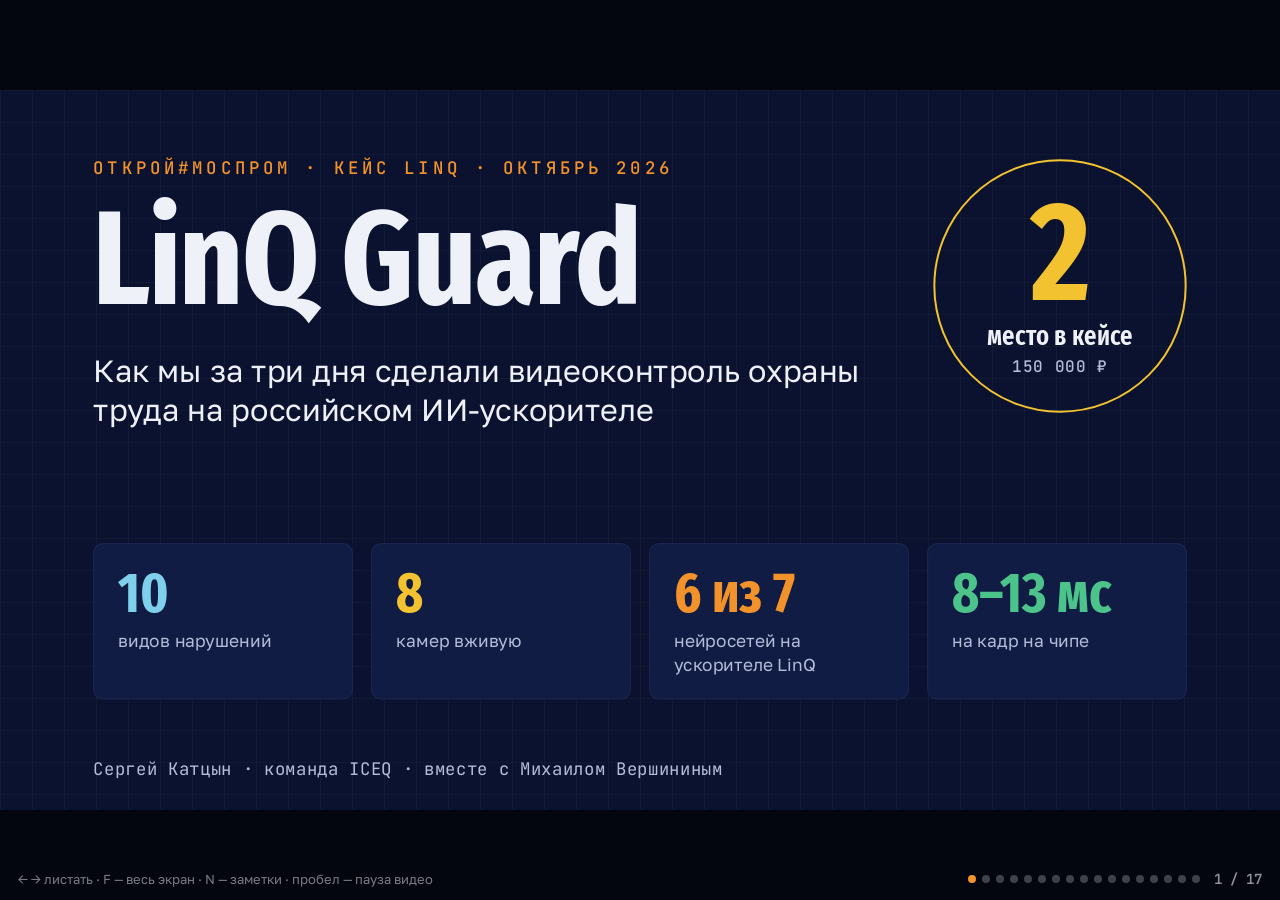
==== talk/index.html @ bd250de8 "Доклад о хакатоне: презентация на 20 минут" ====
<!doctype html>
<html lang="ru">
<head>
<meta charset="utf-8">
<meta name="viewport" content="width=device-width, initial-scale=1">
<title>LinQ Guard · как мы взяли 2 место</title>
<style>
@font-face { font-family: Fira; src: url(fonts/FiraSansExtraCondensed-Bold.ttf); font-weight: 700; }
@font-face { font-family: Fira; src: url(fonts/FiraSansExtraCondensed-SemiBold.ttf); font-weight: 600; }
@font-face { font-family: Golos; src: url(fonts/GolosText-VF.ttf); font-weight: 400 900; }
@font-face { font-family: JB; src: url(fonts/JetBrainsMono-VF.ttf); font-weight: 100 800; }
:root {
  --bg: #0b122f; --bg2: #101c43; --line: #26335f; --fg: #eef1f8; --dim: #b3bcd8; --mute: #7d88ad;
  --or: #f2922b; --ye: #f2c230; --cy: #7fd0ea; --re: #ef5a4c; --gr: #4cc38a;
  --paper: #efe8d6; --paper2: #f6f1e4; --ink: #141a2c; --ink2: #4a4f61; --rule: #d8ccb2;
}
* { box-sizing: border-box; margin: 0; padding: 0; }
html, body { height: 100%; background: #04060f; overflow: hidden; color: var(--fg); }
#stage { position: absolute; left: 50%; top: 50%; width: 1920px; height: 1080px; transform-origin: 0 0; }
.slide { position: absolute; inset: 0; padding: 104px 140px 96px; display: flex; flex-direction: column;
  background: var(--bg); font: 400 34px/1.42 Golos, system-ui, sans-serif; opacity: 0; visibility: hidden;
  transition: opacity .35s, visibility 0s .35s; overflow: hidden; }
.slide.on { opacity: 1; visibility: visible; transition: opacity .35s; }
.slide.grid { background-image: linear-gradient(rgba(255,255,255,.028) 1px, transparent 1px),
  linear-gradient(90deg, rgba(255,255,255,.028) 1px, transparent 1px); background-size: 48px 48px; }
.slide.paper { background: var(--paper); color: var(--ink); }
.eyebrow { font: 500 26px/1 JB, monospace; letter-spacing: .2em; text-transform: uppercase; color: var(--or); margin-bottom: 26px; }
.paper .eyebrow { color: #b35c12; }
h1, h2 { font-family: Fira; font-weight: 700; letter-spacing: -.01em; line-height: .98; }
h1 { font-size: 200px; }
h2 { font-size: 96px; margin-bottom: 52px; }
.dim { color: var(--dim); } .paper .dim { color: var(--ink2); }
.mono { font-family: JB, monospace; }
.foot { position: absolute; left: 140px; right: 140px; bottom: 44px; font: 400 22px/1.3 JB, monospace; color: var(--mute); }
.paper .foot { color: #8a8270; }
.row { display: flex; gap: 40px; }
.col { flex: 1; min-width: 0; }
.card { background: var(--bg2); border: 1px solid var(--line); border-radius: 14px; padding: 34px 36px; }
.paper .card { background: var(--paper2); border-color: var(--rule); }
.k { font-family: Fira; font-weight: 700; line-height: .95; }
.lbl { font-size: 28px; line-height: 1.35; color: var(--dim); margin-top: 14px; }
.paper .lbl { color: var(--ink2); }
ul.clean { list-style: none; }
ul.clean li { padding: 16px 0 16px 34px; position: relative; border-bottom: 1px solid var(--line); }
.paper ul.clean li { border-color: var(--rule); }
ul.clean li::before { content: ""; position: absolute; left: 0; top: 33px; width: 12px; height: 12px; border-radius: 3px; background: var(--or); }
.vid { position: relative; background: #000; border-radius: 12px; overflow: hidden; box-shadow: 0 30px 80px rgba(0,0,0,.45); }
.vid video { display: block; width: 100%; height: 100%; object-fit: contain; cursor: pointer; }
.vbar { position: absolute; left: 0; right: 0; bottom: 0; height: 5px; background: rgba(255,255,255,.1); }
.vbar i { display: block; height: 100%; width: 0; background: var(--or); }
.tag { display: inline-block; font: 600 22px/1 JB, monospace; letter-spacing: .08em; padding: 10px 14px; border-radius: 8px; }

/* титул */
.title-badge { position: absolute; right: 140px; top: 104px; width: 380px; height: 380px; border-radius: 50%;
  border: 3px solid var(--ye); display: flex; flex-direction: column; align-items: center; justify-content: center; text-align: center; }
.title-badge b { font: 700 210px/.8 Fira; color: var(--ye); }
.title-badge span { font: 600 40px/1.1 Fira; color: var(--fg); margin-top: 18px; }
.title-badge small { font: 500 24px/1 JB, monospace; color: var(--dim); margin-top: 12px; letter-spacing: .08em; }

/* слайд-идея */
.motto div { font: 700 210px/1 Fira; letter-spacing: -.015em; }

/* схема */
.flow { position: relative; height: 640px; }
.node { position: absolute; width: 360px; height: 230px; border-radius: 16px; background: var(--bg2); border: 2px solid var(--line); padding: 26px 28px; }
.node .n { font: 600 22px/1 JB, monospace; color: var(--or); letter-spacing: .1em; }
.node h4 { font: 700 46px/1 Fira; margin: 14px 0 12px; }
.node p { font-size: 25px; line-height: 1.32; color: var(--dim); }
.node.hot { border-color: var(--or); background: #2a1e18; }
.node.out { border-color: var(--gr); }
svg.wires { position: absolute; inset: 0; width: 100%; height: 100%; overflow: visible; }

/* таблица моделей */
table.models { width: 100%; border-collapse: collapse; font-size: 30px; }
table.models td { padding: 15px 18px 15px 0; border-bottom: 1px solid var(--rule); vertical-align: top; }
table.models td:first-child { font: 700 36px/1.1 Fira; white-space: nowrap; width: 300px; }
table.models td:last-child { text-align: right; white-space: nowrap; font: 600 24px/1.4 JB, monospace; }
.tpu { color: #b35c12; } .cpu { color: #b0322a; }

/* шаги */
.steps { display: flex; gap: 22px; }
.step { flex: 1; border-top: 4px solid var(--or); padding-top: 22px; }
.step b { display: block; font: 600 24px/1 JB, monospace; color: var(--or); margin-bottom: 14px; }
.step p { font-size: 33px; line-height: 1.3; }

/* бар узкого места */
.bar { height: 92px; border-radius: 12px; overflow: hidden; display: flex; font: 600 26px/92px JB, monospace; }
.bar .a { background: var(--or); color: #1a0e04; padding: 0 14px; white-space: nowrap; }
.bar .b { flex: 1; background: #283463; color: var(--dim); padding-left: 26px; }

/* таймлайн */
.tl { display: flex; gap: 30px; margin-top: 40px; }
.tl .d { flex: 1; border-top: 4px solid #c9b994; padding-top: 22px; position: relative; }
.tl .d::before { content: ""; position: absolute; top: -14px; left: 0; width: 22px; height: 22px; border-radius: 50%; background: #b35c12; }
.tl .d h5 { font: 700 54px/1 Fira; margin-bottom: 10px; }
.tl .d .t { font: 600 22px/1 JB, monospace; color: #8a6a3a; margin-bottom: 18px; letter-spacing: .06em; }
.tl .d p { font-size: 31px; line-height: 1.34; color: var(--ink2); margin-bottom: 16px; }
.tl .d p b { color: var(--ink); }

/* карточки причин */
.reasons { display: grid; grid-template-columns: repeat(3, 1fr); gap: 26px; }
.reasons .card h4 { font: 700 44px/1 Fira; margin-bottom: 14px; }
.reasons .card p { font-size: 27px; line-height: 1.34; color: var(--dim); }
.quote { border-left: 6px solid var(--ye); padding: 8px 0 8px 32px; font-size: 32px; line-height: 1.4; }
.quote small { display: block; font: 500 22px/1.3 JB, monospace; color: var(--mute); margin-top: 12px; }

/* интерфейс плеера */
#hud { position: fixed; right: 18px; bottom: 14px; display: flex; gap: 6px; align-items: center; transition: opacity .4s; z-index: 5; }
#hud span { width: 8px; height: 8px; border-radius: 50%; background: rgba(238,241,248,.25); cursor: pointer; }
#hud span.on { background: var(--or); }
#hud b { font: 600 14px/1 JB, monospace; color: rgba(238,241,248,.6); margin-left: 8px; }
#help { position: fixed; left: 18px; bottom: 14px; font: 13px/1 Golos, sans-serif; color: rgba(238,241,248,.5); transition: opacity .4s; z-index: 5; }
body.idle { cursor: none; } body.idle #hud, body.idle #help { opacity: 0; }
#notes { position: fixed; left: 0; right: 0; bottom: 0; max-height: 36vh; overflow: auto; padding: 18px 24px 42px; z-index: 6;
  background: rgba(4,6,15,.95); border-top: 1px solid rgba(255,255,255,.12); font: 19px/1.5 Golos, sans-serif; color: #eef1f8;
  transform: translateY(100%); transition: transform .25s; }
body.notes #notes { transform: none; }
#notes h6 { font: 600 12px/1 JB, monospace; letter-spacing: .14em; text-transform: uppercase; color: var(--or); margin-bottom: 8px; }
</style>
</head>
<body>
<div id="stage">

<!-- 1. Титул -->
<section class="slide grid" data-notes="Привет! Я Сергей, команда ICEQ. Расскажу, как мы с Михаилом Вершининым за три дня сделали LinQ Guard — систему видеоконтроля охраны труда на российском ИИ-ускорителе — и взяли 2 место в кейсе LinQ на хакатоне «Открой#Моспром». Будет про задачу, архитектуру, перенос нейросетей на чип и про то, что, как мне кажется, решило исход.">
  <div class="eyebrow">Открой#Моспром · кейс LinQ · октябрь 2026</div>
  <h1>LinQ Guard</h1>
  <p style="font-size:46px;line-height:1.25;max-width:1150px;margin-top:40px">Как мы за три дня сделали видеоконтроль охраны труда на российском ИИ-ускорителе</p>
  <div class="title-badge"><b>2</b><span>место в кейсе</span><small>150 000 ₽</small></div>
  <div class="row" style="gap:28px;margin-top:auto;margin-bottom:70px">
    <div class="card col"><div class="k" style="font-size:84px;color:var(--cy)">10</div><div class="lbl" style="font-size:26px">видов нарушений</div></div>
    <div class="card col"><div class="k" style="font-size:84px;color:var(--ye)">8</div><div class="lbl" style="font-size:26px">камер вживую</div></div>
    <div class="card col"><div class="k" style="font-size:84px;color:var(--or)">6 из 7</div><div class="lbl" style="font-size:26px">нейросетей на ускорителе LinQ</div></div>
    <div class="card col"><div class="k" style="font-size:84px;color:var(--gr)">8–13 мс</div><div class="lbl" style="font-size:26px">на кадр на чипе</div></div>
  </div>
  <div class="foot" style="color:var(--dim);font-size:26px">Сергей Катцын · команда ICEQ · вместе с Михаилом Вершининым</div>
</section>

<!-- 2. Хакатон -->
<section class="slide grid" data-notes="Открой#Моспром — молодёжный хакатон с кейсами от компаний-постановщиков. Формат жёсткий: три дня, три чек-поинта с экспертами, где смотрят прогресс и дают обратную связь, и финальная защита всего на три минуты. К 10 утра последнего дня нужно было сдать код, README, тизер и презентацию.">
  <div class="eyebrow">01 · Хакатон</div>
  <h2>Открой#Моспром</h2>
  <div class="row" style="gap:28px;margin-top:30px">
    <div class="card col" style="min-height:420px"><div class="k" style="font-size:190px;color:var(--ye)">3</div><div class="lbl">дня, 23–25 октября</div></div>
    <div class="card col" style="min-height:420px"><div class="k" style="font-size:190px;color:var(--cy)">3</div><div class="lbl">чек-поинта с экспертами и обратной связью</div></div>
    <div class="card col" style="min-height:420px"><div class="k" style="font-size:190px;color:var(--or)">3</div><div class="lbl">минуты на финальную защиту</div></div>
    <div class="card col" style="min-height:420px"><div class="k" style="font-size:150px;color:var(--gr);margin-top:24px">10:00</div><div class="lbl">дедлайн: код, README, тизер, презентация</div></div>
  </div>
  <p class="dim" style="margin-top:70px;font-size:38px">Молодёжный хакатон с реальными кейсами от компаний. Мы выбрали кейс LinQ, российского разработчика ИИ-ускорителей.</p>
</section>

<!-- 3. Кейс -->
<section class="slide paper" data-notes="Задача кейса: веб-сервис, который по видео с камер находит нарушения техники безопасности. Ключевое условие — инференс обязательно на ускорителе LinQ, с замерами скорости. Отдельно перечислены обязательные требования и желательные. Обратите внимание на «одно нарушение — одно оповещение»: это важно, иначе начальник смены утонет в спаме.">
  <div class="eyebrow">02 · Кейс LinQ</div>
  <h2>Задача</h2>
  <p class="quote" style="border-color:#b35c12;font-size:38px;margin-bottom:52px">Сервис, который по видео с камер находит нарушения техники безопасности.<br><b>Инференс — обязательно на российском ускорителе LinQ, с замерами скорости.</b></p>
  <div class="row" style="gap:60px">
    <div class="col">
      <div class="mono" style="font-size:24px;color:#b35c12;margin-bottom:8px;letter-spacing:.1em">ОБЯЗАТЕЛЬНО</div>
      <ul class="clean" style="font-size:30px">
        <li>видеопотоки с камер или наборы снимков</li>
        <li>распознавание нарушений нейросетями</li>
        <li>оповещение с кадром, камерой и временем</li>
        <li>одно нарушение — одно оповещение</li>
        <li>журнал событий с фильтрами</li>
      </ul>
    </div>
    <div class="col">
      <div class="mono" style="font-size:24px;color:#b35c12;margin-bottom:8px;letter-spacing:.1em">ЖЕЛАТЕЛЬНО</div>
      <ul class="clean" style="font-size:30px">
        <li>зоны и правила под каждую камеру</li>
        <li>дашборд со статистикой</li>
        <li>подтверждение и отклонение оператором</li>
        <li>несколько потоков одновременно</li>
      </ul>
    </div>
  </div>
</section>

<!-- 4. Проблема -->
<section class="slide grid" data-notes="Почему это важно. По данным Минтруда, 65% несчастных случаев на производстве связаны с человеческим фактором: без каски, без жилета, с телефоном, слишком близко к технике. Камеры при этом уже висят почти везде, но работают как архив: запись поднимают после травмы. Оператор физически не уследит за десятками экранов.">
  <div class="eyebrow">03 · Проблема</div>
  <div class="row" style="align-items:center;gap:90px;margin-top:30px">
    <div style="flex:0 0 720px">
      <div class="k" style="font-size:330px;color:var(--ye)">65%</div>
      <p style="font-size:40px;line-height:1.25;margin-top:10px">несчастных случаев на производстве связаны с человеческим фактором</p>
      <p class="mono" style="font-size:22px;color:var(--mute);margin-top:18px">Минтруд России, 2024</p>
    </div>
    <div class="col">
      <ul class="clean" style="font-size:36px">
        <li>Камеры висят почти в каждом цехе, но запись смотрят после травмы</li>
        <li>Оператор не уследит за десятками экранов</li>
        <li>Обход инженера по охране труда выборочный</li>
        <li>Нет статистики, где и когда нарушают чаще</li>
      </ul>
    </div>
  </div>
</section>

<!-- 5. Идея -->
<section class="slide grid" data-notes="Главная мысль, которую мы держали весь хакатон: ценность не в том, чтобы нейросеть нашла каску. Ценность в том, что нарушение устранили. Поэтому система не просто детектирует, а ведёт нарушение до конца: тревога ответственному, срок, отметка «Устранено» с отчётом и эскалация руководителю, если не успели. Эксперты на втором чек-поинте сказали то же самое: промбез — это онлайн и быстрая реакция.">
  <div class="eyebrow">04 · Идея</div>
  <div class="motto" style="margin-top:20px">
    <div style="color:var(--cy)">Увидели.</div>
    <div style="color:var(--ye)">Сообщили.</div>
    <div style="color:var(--gr)">Устранили в срок.</div>
  </div>
  <p class="dim" style="font-size:36px;margin-top:46px;max-width:1500px">Ценность не в детекции, а в том, что нарушение устранили: у каждой тревоги есть ответственный, срок и отчёт.</p>
</section>

<!-- 6. Фильм -->
<section class="slide grid" style="padding-top:80px" data-notes="Вот как это выглядит за смену. Это фильм, который мы показывали на защите. Камеры, модель видит каждого человека — это скелеты — и предметы с уверенностью. Нарушение подтверждается во времени, и только тогда уходит тревога начальнику смены в Telegram. Все рамки и тревоги — настоящие срабатывания системы. (Пробел — пауза)">
  <div class="eyebrow">05 · Как это выглядит</div>
  <h2 style="font-size:76px;margin-bottom:32px">Смена: 10 видов нарушений, 10 тревог</h2>
  <div class="vid" style="width:1400px;height:788px;align-self:center"><video src="../v/film.mp4" poster="../s/poster3.jpg" preload="metadata" playsinline></video><div class="vbar"><i></i></div></div>
</section>

<!-- 7. Схема -->
<section class="slide grid" data-notes="Архитектура — путь одного кадра. Кадр с камеры или из файла уменьшаем до 640 на 640. Тяжёлая часть нейросетей, свёртки, считается на ускорителе LinQ в INT8: кадр уходит через очередь RabbitMQ на воркеры с чипами. На процессоре остаётся только хвост — декодирование рамок и подавление дублей. Дальше трекер понимает, что это тот же человек, что кадр назад, правила решают, нарушение ли это, и подтверждают его во времени. Одно нарушение — одно событие: в журнал с кадром и роликом, критичное — сразу начальнику смены в Telegram.">
  <div class="eyebrow">06 · Архитектура</div>
  <h2 style="margin-bottom:40px">Путь одного кадра</h2>
  <div class="flow">
    <svg class="wires" viewBox="0 0 1640 640" preserveAspectRatio="none">
      <g stroke="#3a4a85" stroke-width="4" fill="none" stroke-linecap="round">
        <path d="M360 115 H427"/><path d="M787 115 H853"/><path d="M1213 115 H1280"/>
        <path d="M1460 230 V295 H180 V360"/>
        <path d="M360 475 H427"/><path d="M787 475 H853"/><path d="M1213 475 H1280"/>
      </g>
      <g fill="#f2922b"><circle cx="427" cy="115" r="7"/><circle cx="853" cy="115" r="7"/><circle cx="1280" cy="115" r="7"/>
        <circle cx="180" cy="360" r="7"/><circle cx="427" cy="475" r="7"/><circle cx="853" cy="475" r="7"/><circle cx="1280" cy="475" r="7"/></g>
    </svg>
    <div class="node" style="left:0;top:0"><div class="n">01</div><h4>Камера</h4><p>IP-камера или видеофайл, 5 кадров в секунду</p></div>
    <div class="node" style="left:427px;top:0"><div class="n">02</div><h4>Подготовка</h4><p>кадр 640×640 на CPU</p></div>
    <div class="node hot" style="left:853px;top:0"><div class="n">03</div><h4>LinQ TPU</h4><p>свёртки в INT8, через RabbitMQ на 16 воркеров</p></div>
    <div class="node" style="left:1280px;top:0"><div class="n">04</div><h4>Хвост на CPU</h4><p>рамки и подавление дублей</p></div>
    <div class="node" style="left:0;top:360px"><div class="n">05</div><h4>Трекер</h4><p>тот же человек, что кадр назад</p></div>
    <div class="node" style="left:427px;top:360px"><div class="n">06</div><h4>Правила</h4><p>10 видов нарушений, подтверждение во времени</p></div>
    <div class="node" style="left:853px;top:360px"><div class="n">07</div><h4>Событие</h4><p>одно нарушение — одна тревога, кадр и ролик ±4 с</p></div>
    <div class="node out" style="left:1280px;top:360px"><div class="n">08</div><h4>Люди</h4><p>Telegram-бот, мини-апп, дашборд, журнал</p></div>
  </div>
</section>

<!-- 8. Модели -->
<section class="slide paper" data-notes="Под капотом семь нейросетей. Поза человека с 17 точками скелета — из неё считаем падение, неподвижное лежание, бег и дистанцию до техники. Своя модель касок, жилеты, погрузчики, огонь и дым с проверкой цвета пламени, сигарета, телефон. Важно: нейросеть только находит объекты, а нарушение решают правила. Поэтому новый вид нарушения добавляется новым правилом без переделки системы — это было прямо в требованиях кейса.">
  <div class="eyebrow">07 · Нейросети</div>
  <h2 style="margin-bottom:34px">7 нейросетей и 10 правил поверх них</h2>
  <div class="row" style="gap:60px">
    <div style="flex:0 0 1180px">
      <table class="models">
        <tr><td>YOLOv8n-pose</td><td>человек и 17 точек скелета: падение, лежит, бег, дистанция</td><td class="tpu">TPU</td></tr>
        <tr><td>YOLOv8s, своя</td><td>каска и голова без каски</td><td class="cpu">CPU · FP32</td></tr>
        <tr><td>YOLOv8</td><td>сигнальный жилет</td><td class="tpu">TPU</td></tr>
        <tr><td>YOLOv8</td><td>погрузчик</td><td class="tpu">TPU</td></tr>
        <tr><td>YOLOv8</td><td>огонь и дым, плюс проверка цвета пламени</td><td class="tpu">TPU</td></tr>
        <tr><td>YOLO11</td><td>сигарета у рук или лица</td><td class="tpu">TPU</td></tr>
        <tr><td>YOLOv8s</td><td>телефон в руках</td><td class="tpu">TPU</td></tr>
      </table>
    </div>
    <div class="col">
      <div class="card" style="background:#141a2c;color:#eef1f8;border:0">
        <div class="mono" style="font-size:22px;color:var(--ye);letter-spacing:.1em">ПРИНЦИП</div>
        <p style="font-size:34px;line-height:1.3;margin-top:16px">Нейросеть находит объекты. Нарушение решают <b style="color:var(--ye)">правила</b>.</p>
        <p style="font-size:28px;line-height:1.35;margin-top:22px;color:#b3bcd8">Новое нарушение — новое правило, систему переделывать не нужно.</p>
      </div>
    </div>
  </div>
</section>

<!-- 9. Каски -->
<section class="slide grid" data-notes="Отдельная история — каски. Открытая модель с Hugging Face на тестовых снимках находила голову без каски всего в 5% случаев. Мы дообучили свою YOLOv8s на открытом датасете СИЗ на GPU и проверяли на 2751 снимке, которых не было в обучении. Наша находит 85% голов без каски, mAP50 0,93 против 0,29. Это то, что экспертам понравилось больше всего: не взяли готовое, а сделали лучше и доказали цифрами.">
  <div class="eyebrow">08 · Дообучение</div>
  <h2>Открытая модель почти не видела голов без каски</h2>
  <div class="row" style="gap:40px;align-items:stretch">
    <div class="card col" style="padding:46px">
      <div class="mono" style="font-size:24px;color:var(--mute);letter-spacing:.1em">ОТКРЫТАЯ МОДЕЛЬ</div>
      <div class="k" style="font-size:250px;color:var(--re);margin-top:10px">5%</div>
      <div class="lbl" style="font-size:32px">голов без каски находит · mAP50 0,29</div>
    </div>
    <div class="card col" style="padding:46px;border-color:var(--gr)">
      <div class="mono" style="font-size:24px;color:var(--gr);letter-spacing:.1em">НАША YOLOv8s</div>
      <div class="k" style="font-size:250px;color:var(--gr);margin-top:10px">85%</div>
      <div class="lbl" style="font-size:32px">голов без каски находит · mAP50 0,93</div>
    </div>
  </div>
  <div class="foot">Дообучение на GPU на открытом датасете СИЗ (jhboyo/ppe-dataset) · тест на 2751 снимке, которых не было в обучении</div>
</section>

<!-- 10. TPU -->
<section class="slide grid" data-notes="Главное по кейсу — перенос на ускоритель LinQ. Экспортируем модель в ONNX со статичным входом. Режем сеть по последним свёрткам: всё тяжёлое уходит на чип, на процессоре остаётся лёгкий хвост. Квантуем в INT8, причём калибруем не на случайном шуме, как в примере SDK, а на кадрах наших камер. Дообучаем пороги квантования и компилируем самым сильным пресетом O5. Результат: поза на чипе 8,5 миллисекунды, после переноса людей находит так же, как исходная модель, в 98% случаев. А модели одной камеры мы склеили в одну программу ускорителя — кадр едет на чип один раз, это в 1,4–2,6 раза быстрее.">
  <div class="eyebrow">09 · LinQ TPU</div>
  <h2>Как модель попала на чип</h2>
  <div class="steps">
    <div class="step"><b>01</b><p>ONNX со статичным входом 640×640</p></div>
    <div class="step"><b>02</b><p>Срез сети: свёртки на чип, хвост на CPU</p></div>
    <div class="step"><b>03</b><p>Калибровка на кадрах наших камер</p></div>
    <div class="step"><b>04</b><p>INT8 и дообучение порогов квантования</p></div>
    <div class="step"><b>05</b><p>Компиляция пресетом O5</p></div>
  </div>
  <div class="row" style="gap:28px;margin-top:90px">
    <div class="card col" style="padding:44px 40px"><div class="k" style="font-size:140px;color:var(--or)">8,5 мс</div><div class="lbl">поза на чипе, около 117 кадров в секунду</div></div>
    <div class="card col" style="padding:44px 40px"><div class="k" style="font-size:140px;color:var(--cy)">98%</div><div class="lbl">людей находит так же, как исходная модель</div></div>
    <div class="card col" style="padding:44px 40px"><div class="k" style="font-size:140px;color:var(--ye)">×1,4–2,6</div><div class="lbl">модели камеры склеены в одну программу</div></div>
  </div>
</section>

<!-- 11. Узкое место -->
<section class="slide grid" data-notes="Честные замеры. На чипе модель считается за 8,5 миллисекунды, а весь запрос через общий стенд организаторов — около 300. 97% времени уходит на очередь, сеть и сериализацию, а не на чип. На своём сервере с ускорителем это реальное время, около 15 камер на чип. И осознанное решение: модель касок после INT8 находила голову без каски в 1% случаев, поэтому её мы оставили в полной точности на процессоре. Точность для охраны труда важнее скорости, эксперты это прямо подтвердили.">
  <div class="eyebrow">10 · Честные замеры</div>
  <h2>Чип быстрый, тормозит всё вокруг</h2>
  <div class="mono" style="font-size:24px;color:var(--mute);margin-bottom:14px">ОДИН ЗАПРОС ЧЕРЕЗ СТЕНД ОРГАНИЗАТОРОВ ≈ 310 МС</div>
  <div class="bar"><div class="a">чип 8,5 мс</div><div class="b">очередь RabbitMQ, сеть, сериализация, 1,5 ядра CPU на контейнер</div></div>
  <div class="row" style="gap:40px;margin-top:64px">
    <div class="card col"><h4 class="k" style="font-size:52px;margin-bottom:16px">Свой сервер с LinQ</h4><p class="dim" style="font-size:30px">Реальное время, около 15 камер на один чип при 5 кадрах в секунду.</p></div>
    <div class="card col" style="border-color:var(--re)"><h4 class="k" style="font-size:52px;margin-bottom:16px">Каски — в FP32, сознательно</h4><p class="dim" style="font-size:30px">После INT8 «голова без каски» находилась в 1% случаев. Точность важнее скорости.</p></div>
  </div>
</section>

<!-- 12. Бот -->
<section class="slide paper" data-notes="Что получает человек на заводе. Начальнику смены в Telegram приходит тревога: кадр, камера, срок устранения и кнопка видео — ролик плюс-минус четыре секунды для проверки. Он жмёт «Принял», потом «Устранено» с коротким отчётом. Не успел за 30 минут — уведомление получает руководитель. Оператор видит ленту всех камер, рабочий находит себя по фото и видит свои нарушения. (Пробел — пауза)">
  <div class="eyebrow">11 · Для завода</div>
  <h2 style="font-size:84px;margin-bottom:36px">Ни одно нарушение не остаётся без ответа</h2>
  <div class="row" style="gap:44px;align-items:flex-start">
    <div class="vid" style="flex:0 0 1160px;height:653px"><video src="../v/bot.mp4" poster="../s/poster6.jpg" preload="metadata" playsinline></video><div class="vbar"><i></i></div></div>
    <div class="col">
      <ul class="clean" style="font-size:28px;line-height:1.3">
        <li><b>Начальник смены</b><br><span class="dim">тревога с кадром и сроком, «Принял» и «Устранено» с отчётом</span></li>
        <li><b>Руководитель</b><br><span class="dim">что не закрыто за 30 минут, время реакции</span></li>
        <li><b>Оператор</b><br><span class="dim">лента всех камер, передаёт нарушение начальнику</span></li>
        <li><b>Рабочий</b><br><span class="dim">свои нарушения, находит себя по фото</span></li>
      </ul>
    </div>
  </div>
</section>

<!-- 13. Стенд -->
<section class="slide grid" data-notes="Всё это работало не на нашем ноутбуке, а на стенде организаторов, на их ускорителе. Сервис, бот и туннель наружу жили в нашем контейнере JupyterHub с полутора ядрами процессора. В мини-аппе были кнопки с примерами: нажимаешь «огонь», ролик уходит на TPU, и через 10–20 секунд в боте тревога. На защите эксперты могли открыть бота по QR-коду и сами всё потрогать. А чтобы ночью ничего не упало, был сторож, который поднимает упавшее, и внешний монитор, который пишет в Telegram.">
  <div class="eyebrow">12 · Прод на чужом железе</div>
  <div class="row" style="gap:80px;align-items:flex-start">
    <div class="col">
      <h2>Работало на стенде организаторов</h2>
      <ul class="clean" style="font-size:33px">
        <li>Сервис, бот и туннель в нашем контейнере JupyterHub, 1,5 ядра CPU</li>
        <li>Кнопка «огонь» в мини-аппе: ролик уходит на TPU, тревога в боте через 10–20 с</li>
        <li>Все 8 камер цеха вживую с разметкой прямо в Telegram</li>
        <li>Сторож поднимает упавшее, внешний монитор пишет в Telegram</li>
        <li>На защите эксперты сами открывали бота по QR-коду</li>
      </ul>
    </div>
    <div style="flex:0 0 560px;border-radius:44px;border:10px solid #1e2850;overflow:hidden;box-shadow:0 30px 80px rgba(0,0,0,.5);margin-top:10px">
      <img src="img/cams.jpg" alt="Мини-апп: все камеры цеха" style="width:100%;display:block">
    </div>
  </div>
</section>

<!-- 14. Три дня -->
<section class="slide paper" data-notes="Как шли эти три дня. Первый день — разобрались с кейсом, подключились к стенду через VPN, подняли первый прототип прямо на их TPU, с веб-камерой. Утром второго дня второй чек-поинт, и эксперты дали ключевой фидбэк: точность важнее скорости, нужна онлайн-реакция и роли. Весь второй день — интеграция продукта со стендом, бот, склейка моделей, лайв на TPU. Ночью упаковка: README, тизер, презентация, фильм. И утром сдача и защита на три минуты.">
  <div class="eyebrow">13 · Три дня</div>
  <h2>Как это было</h2>
  <div class="tl">
    <div class="d"><h5>23 октября</h5><div class="t">ДЕНЬ 1 · ЧП 1</div><p>Разобрали кейс, подключились к стенду LinQ через VPN</p><p><b>Первый прототип прямо на их TPU</b>, вживую с веб-камеры</p></div>
    <div class="d"><h5>24 октября</h5><div class="t">УТРО · ЧП 2</div><p>Фидбэк экспертов: <b>точность важнее скорости</b>, нужны онлайн-реакция и роли</p><p>Интеграция продукта со стендом</p></div>
    <div class="d"><h5>24 октября</h5><div class="t">ДЕНЬ · ЧП 3</div><p>Telegram-бот и мини-апп, склейка моделей, <b>лайв на TPU</b></p><p>Сервис переехал на стенд организаторов</p></div>
    <div class="d"><h5>Ночь</h5><div class="t">УПАКОВКА</div><p>README, тизер, презентация, <b>фильм «Смена»</b></p><p>Сторож и мониторинг, чтобы стенд не уснул</p></div>
    <div class="d"><h5>25 октября</h5><div class="t">СДАЧА · ЗАЩИТА</div><p>Сдали в 10:00, в 12:00 защита на <b>3 минуты</b></p><p>Итог: <b>2 место</b> в кейсе</p></div>
  </div>
</section>

<!-- 15. Почему 2 место -->
<section class="slide grid" data-notes="Почему нас заметили. Первое — подача: вместо скриншотов фильм на минуту, где всё видно, и QR-код бота прямо на обложке, эксперты могли сами потрогать продукт. Второе — мы продавали не детекцию, а устранение, трекер так и написал в отзыве. Третье — дообученная модель касок с цифрами. Четвёртое — всё реально работало на их ускорителе, с честными замерами. И пятое — мы работали от фидбэка: что эксперты сказали на чек-поинте, к вечеру было в продукте.">
  <div class="eyebrow">14 · Что сработало</div>
  <h2 style="margin-bottom:40px">Почему нас заметили</h2>
  <div class="reasons">
    <div class="card"><h4 style="color:var(--ye)">Подача</h4><p>Фильм на минуту вместо скриншотов, QR бота на обложке</p></div>
    <div class="card"><h4 style="color:var(--gr)">Польза, а не детекция</h4><p>Срок, ответственный и отчёт об устранении</p></div>
    <div class="card"><h4 style="color:var(--cy)">Своя модель</h4><p>Каски: 85% против 5% у открытой, с честным тестом</p></div>
    <div class="card"><h4 style="color:var(--or)">Работает на их чипе</h4><p>6 моделей из 7 на TPU, замеры без приукрашивания</p></div>
    <div class="card"><h4 style="color:var(--re)">Работали от фидбэка</h4><p>Что сказали на чек-поинте, к вечеру было в продукте</p></div>
    <div class="card" style="background:transparent;border-style:dashed"><p class="quote" style="font-size:27px;color:var(--fg)">«Сфокусировали команду на предотвращении событий, а не их детекции. Готова интеграция с ТПУ, что очень важно»<small>трекер, отзыв на чек-поинте</small></p></div>
  </div>
</section>

<!-- 16. Выводы -->
<section class="slide paper" data-notes="Что бы мы сделали иначе. Не успели проверить на настоящих IP-камерах, нет межкамерного трекинга, каски так и не удалось квантовать без потерь, а у падений полнота всего 40% — мы сознательно держали упор на точность. Что забираем с собой: начинать с пользы для заказчика, а не с модели. Показывать работающее, а не слайды. Честные цифры и оговорки вызывают больше доверия, чем красивые. И фидбэк экспертов на чек-поинтах — это бесплатный консалтинг, его надо использовать по максимуму.">
  <div class="eyebrow">15 · Выводы</div>
  <h2>Что забираем с собой</h2>
  <div class="row" style="gap:60px">
    <div class="col">
      <div class="mono" style="font-size:24px;color:#b0322a;margin-bottom:8px;letter-spacing:.1em">НЕ УСПЕЛИ</div>
      <ul class="clean" style="font-size:31px">
        <li>проверить на настоящих IP-камерах</li>
        <li>межкамерный трекинг людей</li>
        <li>каски в INT8 без потери точности</li>
        <li>поднять полноту на падениях выше 40%</li>
      </ul>
    </div>
    <div class="col">
      <div class="mono" style="font-size:24px;color:#2c7a50;margin-bottom:8px;letter-spacing:.1em">ВЫВОДЫ</div>
      <ul class="clean" style="font-size:31px">
        <li>начинать с пользы для заказчика, а не с модели</li>
        <li>показывать работающее, а не слайды</li>
        <li>честные цифры вызывают больше доверия, чем красивые</li>
        <li>фидбэк на чек-поинтах — бесплатный консалтинг</li>
      </ul>
    </div>
  </div>
</section>

<!-- 17. Итог -->
<section class="slide grid" data-notes="Итог: 2 место в кейсе LinQ и 150 тысяч рублей. Код, модели, программы для ускорителя и все видео лежат в открытом репозитории, QR-код на экране. Спасибо, буду рад вопросам.">
  <div class="row" style="align-items:center;gap:80px;height:100%">
    <div class="col">
      <div class="eyebrow">Итог</div>
      <div class="k" style="font-size:250px;color:var(--ye)">2 место</div>
      <div class="k" style="font-size:110px;margin-top:16px">150 000 ₽</div>
      <p class="dim" style="font-size:36px;margin-top:40px">Код, модели, программы для LinQ и видео — в открытом репозитории</p>
      <p class="mono" style="font-size:26px;color:var(--cy);margin-top:18px">github.com/PhantomDev2059/mosProm</p>
      <p style="font:700 80px/1 Fira;margin-top:70px">Спасибо! Вопросы?</p>
    </div>
    <img src="img/qr_card.jpg" alt="QR-код на репозиторий" style="flex:0 0 520px;width:520px;border-radius:18px">
  </div>
</section>

</div>
<div id="hud"></div>
<div id="help">← → листать · F — весь экран · N — заметки · пробел — пауза видео</div>
<div id="notes"><h6>Заметки · слайд <span id="nn"></span></h6><p id="nt"></p></div>
<script>
(() => {
  const stage = document.getElementById('stage');
  const slides = Array.from(document.querySelectorAll('.slide'));
  const hud = document.getElementById('hud');
  let cur = -1;
  function fit() {
    const s = Math.min(innerWidth / 1920, innerHeight / 1080);
    stage.style.transform = `scale(${s}) translate(-50%, -50%)`;
    stage.style.transformOrigin = '0 0';
    stage.style.left = '50%'; stage.style.top = '50%';
    stage.style.transform = `translate(-50%, -50%) scale(${s})`;
    stage.style.transformOrigin = 'center center';
  }
  addEventListener('resize', fit); fit();
  slides.forEach((_, i) => { const d = document.createElement('span'); d.onclick = (e) => { e.stopPropagation(); go(i); }; hud.appendChild(d); });
  const count = document.createElement('b'); hud.appendChild(count);
  const dots = Array.from(hud.querySelectorAll('span'));
  const vid = () => slides[cur].querySelector('video');
  function play(v) { v.currentTime = 0; v.muted = false; v.play().catch(() => { v.muted = true; v.play().catch(() => {}); }); }
  function warm(i) { const v = slides[i] && slides[i].querySelector('video'); if (v && v.preload !== 'auto') { v.preload = 'auto'; v.load(); } }
  function go(i) {
    i = Math.max(0, Math.min(slides.length - 1, i));
    if (i === cur) return;
    if (cur >= 0) { slides[cur].classList.remove('on'); const v = vid(); if (v) v.pause(); }
    cur = i; slides[cur].classList.add('on');
    const v = vid(); if (v) play(v);
    warm(cur + 1); warm(cur - 1);
    dots.forEach((d, k) => d.classList.toggle('on', k === cur));
    count.textContent = (cur + 1) + ' / ' + slides.length;
    document.getElementById('nn').textContent = cur + 1;
    document.getElementById('nt').textContent = slides[cur].dataset.notes || '';
    history.replaceState(null, '', '#' + (cur + 1));
  }
  function toggle() { const v = vid(); if (!v) return false; if (v.paused || v.ended) { if (v.ended) v.currentTime = 0; v.muted = false; v.play(); } else v.pause(); return true; }
  function fs() { if (document.fullscreenElement) document.exitFullscreen(); else document.documentElement.requestFullscreen().catch(() => {}); }
  document.addEventListener('keydown', (e) => {
    if (e.ctrlKey || e.metaKey || e.altKey) return;
    const k = e.key.toLowerCase();
    if (['arrowright', 'pagedown', 'enter'].includes(k)) go(cur + 1);
    else if (['arrowleft', 'pageup', 'backspace'].includes(k)) go(cur - 1);
    else if (k === ' ') { if (!toggle()) go(cur + (e.shiftKey ? -1 : 1)); }
    else if (k === 'home') go(0);
    else if (k === 'end') go(slides.length - 1);
    else if (k === 'f' || k === 'а') fs();
    else if (k === 'n' || k === 'т') document.body.classList.toggle('notes');
    else if (k === 'm' || k === 'ь') { const v = vid(); if (v) v.muted = !v.muted; }
    else return;
    e.preventDefault();
  });
  stage.addEventListener('click', (e) => {
    if (e.target.tagName === 'VIDEO') { toggle(); return; }
    go(cur + (e.clientX < innerWidth / 3 ? -1 : 1));
  });
  let tx = null;
  addEventListener('touchstart', (e) => { tx = e.touches[0].clientX; }, { passive: true });
  addEventListener('touchend', (e) => { if (tx === null) return; const dx = e.changedTouches[0].clientX - tx; tx = null; if (Math.abs(dx) > 50) go(cur + (dx < 0 ? 1 : -1)); });
  slides.forEach((s) => { const v = s.querySelector('video'); if (!v) return; const bar = s.querySelector('.vbar i');
    v.addEventListener('timeupdate', () => { bar.style.width = (v.duration ? v.currentTime / v.duration * 100 : 0) + '%'; }); });
  let idle; const wake = () => { document.body.classList.remove('idle'); clearTimeout(idle); idle = setTimeout(() => document.body.classList.add('idle'), 2500); };
  addEventListener('mousemove', wake); wake();
  go(Math.max(0, (parseInt(location.hash.slice(1), 10) || 1) - 1));
})();
</script>
</body>
</html>
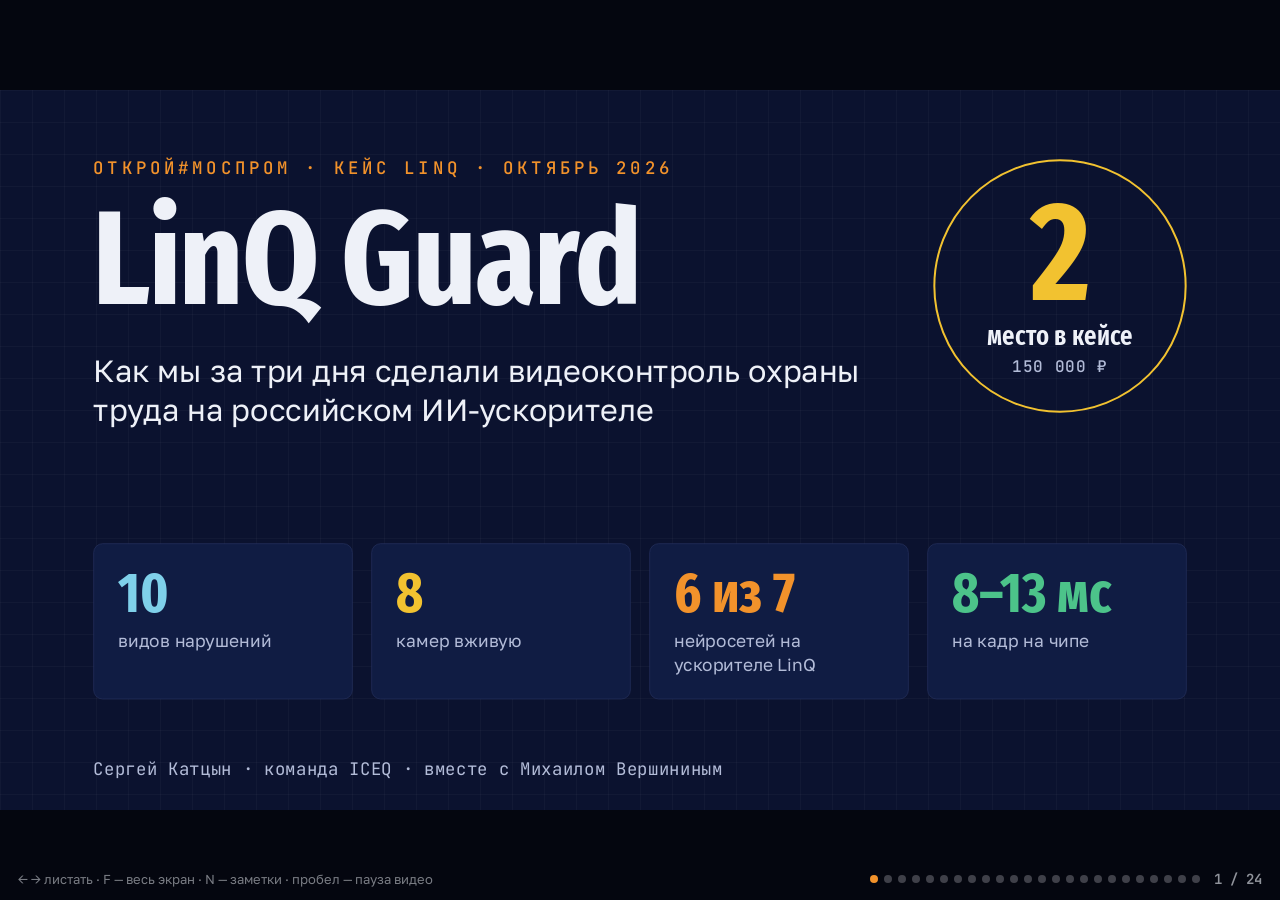
==== commit 8c656f2d: "Доклад: раздел про процесс работы и код" ====
--- a/talk/index.html
+++ b/talk/index.html
@@ -104,6 +104,19 @@
 .quote { border-left: 6px solid var(--ye); padding: 8px 0 8px 32px; font-size: 32px; line-height: 1.4; }
 .quote small { display: block; font: 500 22px/1.3 JB, monospace; color: var(--mute); margin-top: 12px; }
 
+
+.code { font-variant-ligatures: none; background: #060a1c; border: 1px solid var(--line); border-radius: 14px; padding: 30px 36px; font: 400 25px/1.5 JB, monospace; color: #dfe6ff; white-space: pre; }
+.code .kw { color: var(--or); } .code .st { color: var(--cy); } .code .cm { color: #6f7ba3; } .code .fn { color: var(--ye); }
+.flow6 { display: grid; grid-template-columns: repeat(3, 1fr); gap: 24px; }
+.flow6 .card b { display: block; font: 600 24px/1 JB, monospace; color: var(--or); margin-bottom: 14px; }
+.flow6 .card p { font-size: 30px; line-height: 1.3; }
+.who { display: grid; grid-template-columns: repeat(3, 1fr); gap: 28px; }
+.who .card h4 { font: 700 54px/1 Fira; margin-bottom: 6px; }
+.who .card .r { font: 500 22px/1 JB, monospace; letter-spacing: .08em; color: var(--mute); margin-bottom: 20px; }
+.who .card li { font-size: 28px; line-height: 1.3; margin: 0 0 12px 26px; color: var(--dim); }
+.stat5 { display: flex; gap: 24px; }
+.stat5 .card { flex: 1; padding: 28px 30px; }
+
 /* интерфейс плеера */
 #hud { position: fixed; right: 18px; bottom: 14px; display: flex; gap: 6px; align-items: center; transition: opacity .4s; z-index: 5; }
 #hud span { width: 8px; height: 8px; border-radius: 50%; background: rgba(238,241,248,.25); cursor: pointer; }
@@ -365,9 +378,159 @@
   </div>
 </section>
 
+
+<!-- Р1. Как мы работали -->
+<section class="slide grid" data-notes="Отдельно расскажу, как мы работали, потому что это, наверное, самое необычное. Нас было двое, плюс AI-агенты. Михаил вёл продукт: правила нарушений, бота, мини-апп, дообучил модель касок и сделал фильм. Я отвечал за всё, что связано с LinQ: подключение к их облачному ускорителю, склейку моделей, выкатку на стенд организаторов, оптимизацию и сдачу. А большую часть кода писали AI-агенты в Claude Code по нашим задачам: код, тесты, скрипты деплоя, проверки.">
+  <div class="eyebrow">14 · Как мы работали</div>
+  <h2>Двое людей и AI-агенты</h2>
+  <div class="who">
+    <div class="card"><h4 style="color:var(--cy)">Михаил</h4><div class="r">ПРОДУКТ</div><ul>
+      <li>правила нарушений и трекинг</li><li>Telegram-бот и мини-апп</li><li>дообучение модели касок</li><li>фильм «Смена»</li></ul></div>
+    <div class="card"><h4 style="color:var(--or)">Сергей</h4><div class="r">LINQ И ПРОД</div><ul>
+      <li>подключение к облачному TPU</li><li>склейка моделей, оптимизация</li><li>выкатка на стенд организаторов</li><li>упаковка и сдача решения</li></ul></div>
+    <div class="card" style="border-color:var(--ye)"><h4 style="color:var(--ye)">AI-агенты</h4><div class="r">CLAUDE CODE</div><ul>
+      <li>писали большую часть кода</li><li>тесты и скрипты деплоя</li><li>разбор чужого SDK</li><li>проверка скриншотами и замерами</li></ul></div>
+  </div>
+</section>
+
+<!-- Р2. Цикл -->
+<section class="slide grid" data-notes="Как выглядел один цикл работы. Мы ставим задачу словами, например «лайв на стенде тормозит, найди почему». Агент читает код и логи, предлагает, что поменять, и пишет. Дальше тесты и проверка: агент сам открывает страницу в браузере и делает скриншоты. Потом выкатка на стенд и проверка на реальном ролике с замером. И решение за нами: оставить или переделать. Пример внизу: так мы ускорили лайв в три раза.">
+  <div class="eyebrow">15 · Процесс</div>
+  <h2>Один цикл работы</h2>
+  <div class="flow6">
+    <div class="card"><b>01</b><p>Ставим задачу словами: «лайв тормозит, найди почему»</p></div>
+    <div class="card"><b>02</b><p>Агент читает код и логи, предлагает решение и пишет его</p></div>
+    <div class="card"><b>03</b><p>Тесты и проверка в браузере: агент сам делает скриншоты</p></div>
+    <div class="card"><b>04</b><p>Выкатка на стенд организаторов</p></div>
+    <div class="card"><b>05</b><p>Проверка на новом ролике и замер</p></div>
+    <div class="card" style="border-color:var(--or)"><b>06</b><p>Решение за нами: оставить или переделать</p></div>
+  </div>
+  <p class="quote" style="margin-top:46px;font-size:31px">Лайв шёл 0,4 кадра в секунду. Нашли, что 1,5 ядра стенда съедают фоновые камеры, поставили их на паузу на время расчёта: стало 1,2, тревога об огне через 8 секунд.</p>
+</section>
+
+<!-- Р3. Человек и агент -->
+<section class="slide paper" data-notes="Главное, что я понял: агент очень сильно ускоряет, но решения остаются за человеком. Что строить, что важно заказчику, где упор на точность, а где на скорость, например оставить каски в полной точности на процессоре. Какие цифры честно показывать. Агент же пишет и правит код, разбирается в незнакомом SDK по документации, деплоит, следит за стендом, ищет датасеты и считает метрики. Отвечаешь за результат всё равно ты.">
+  <div class="eyebrow">16 · Разделение труда</div>
+  <h2>Агент ускоряет, отвечаешь ты</h2>
+  <div class="row" style="gap:60px">
+    <div class="col">
+      <div class="mono" style="font-size:24px;color:#b35c12;margin-bottom:8px;letter-spacing:.1em">РЕШАЕТ ЧЕЛОВЕК</div>
+      <ul class="clean" style="font-size:36px">
+        <li>что строить и что важно заказчику</li>
+        <li>где точность важнее скорости</li>
+        <li>какие цифры честно показывать</li>
+        <li>что выкатывать, а что выбросить</li>
+      </ul>
+    </div>
+    <div class="col">
+      <div class="mono" style="font-size:24px;color:#2c7a50;margin-bottom:8px;letter-spacing:.1em">ДЕЛАЕТ АГЕНТ</div>
+      <ul class="clean" style="font-size:36px">
+        <li>пишет и правит код, гоняет тесты</li>
+        <li>разбирается в чужом SDK по документации</li>
+        <li>деплоит и следит за стендом</li>
+        <li>ищет датасеты, считает метрики</li>
+      </ul>
+    </div>
+  </div>
+</section>
+
+<!-- Р4. Код: TPU -->
+<section class="slide grid" data-notes="Немного кода. Так кадр уходит на ускоритель. На стенде чипа рядом нет, есть очередь RabbitMQ. Мы кладём тензор в очередь tpu.direct и в заголовках говорим, какую программу для чипа запустить и куда вернуть ответ. Каждой задаче даём свой идентификатор, потому что ответы могут прийти не по порядку. Воркер возвращает результат и время, которое модель считалась на чипе, отсюда наши 8–13 миллисекунд. А чтобы не ждать каждый кадр по очереди, таких отправителей работает двенадцать параллельно.">
+  <div class="eyebrow">17 · Код</div>
+  <h2 style="font-size:84px;margin-bottom:36px">Как кадр уходит на ускоритель</h2>
+  <div class="row" style="gap:44px;align-items:flex-start">
+<div class="code" style="flex:0 0 1130px"><span class="kw">def</span> <span class="fn">send_to_tpu</span>(uri, tensors, timeout=<span class="st">30</span>):
+    mid = uuid.uuid4().hex                 <span class="cm"># id задачи</span>
+    ch.basic_publish(<span class="st">"tpu.direct"</span>, <span class="st">"input"</span>,
+        serialize(PyTask(tensors)),
+        BasicProperties(headers={
+            TARGET_URI: uri,               <span class="cm"># какая программа .tpu</span>
+            RESPONSE_KEYS: [reply],        <span class="cm"># куда вернуть ответ</span>
+            MESSAGE_ID: mid}))
+    <span class="kw">for</span> _, props, body <span class="kw">in</span> ch.consume(reply):
+        <span class="kw">if</span> props.headers[MESSAGE_ID] != mid:
+            <span class="kw">continue</span>                       <span class="cm"># чужой ответ</span>
+        data, _, worker = deserialize(body)
+        chip_ms = worker[<span class="st">"inference_time"</span>] * <span class="st">1000</span>
+        <span class="kw">return</span> data</div>
+    <div class="col">
+      <ul class="clean" style="font-size:29px">
+        <li>Чипа рядом нет: кадры идут через очередь RabbitMQ на 16 воркеров</li>
+        <li>У каждой задачи свой id: ответы приходят не по порядку</li>
+        <li>Воркер сообщает время на чипе: отсюда 8–13 мс</li>
+        <li>12 таких отправителей работают параллельно</li>
+      </ul>
+    </div>
+  </div>
+  <div class="foot">engine/tpu_gateway.py, упрощено</div>
+</section>
+
+<!-- Р5. Код: правило -->
+<section class="slide grid" data-notes="А так устроено правило «нет каски». Нейросеть просто нашла объекты: человека со скелетом и головы, каски. Правило берёт человека, по скелету вырезает область головы и смотрит, что в ней: голова без каски или каска. Если голова есть, а каски нет, это ещё не тревога, а сигнал. Сигналы копятся три секунды, и только если нарушение держится, рождается событие. А потом минуту то же нарушение повторно не шлётся. Так получается «одно нарушение — одна тревога» из требований кейса.">
+  <div class="eyebrow">18 · Код</div>
+  <h2 style="font-size:84px;margin-bottom:36px">Правило «нет каски»</h2>
+  <div class="row" style="gap:44px;align-items:flex-start">
+<div class="code" style="flex:0 0 1130px"><span class="kw">class</span> <span class="fn">NoHelmet</span>:
+    <span class="kw">def</span> <span class="fn">evaluate</span>(self, track, ctx):
+        det = track.det                <span class="cm"># человек со скелетом</span>
+        <span class="kw">if</span> det.height &lt; <span class="st">70</span> <span class="kw">or not</span> ctx.zone.contains(det.foot):
+            <span class="kw">return</span> None                <span class="cm"># далеко или вне зоны</span>
+        head = head_box(det)           <span class="cm"># голова по скелету</span>
+        bare = items_near(ctx, (<span class="st">"head"</span>, <span class="st">"no_helmet"</span>), head)
+        helmet = items_near(ctx, (<span class="st">"helmet"</span>,), head)
+        <span class="kw">if</span> bare <span class="kw">and not</span> helmet:
+            <span class="kw">return</span> Signal(max(d.score <span class="kw">for</span> d <span class="kw">in</span> bare))</div>
+    <div class="col">
+      <ul class="clean" style="font-size:29px">
+        <li>Сигнал ещё не тревога: копится <b>3 секунды</b></li>
+        <li>Держится, значит рождается одно событие</li>
+        <li><b>Минуту</b> то же нарушение не повторяется</li>
+        <li>Новое нарушение — новый такой класс</li>
+      </ul>
+    </div>
+  </div>
+  <div class="foot">engine/rules/person.py и engine/events.py</div>
+</section>
+
+<!-- Р6. Как делали презентацию -->
+<section class="slide paper" data-notes="Теперь про то, как делали презентацию и фильм. Фильм «Смена» Михаил сделал на движке procedural-film: сцены, анимация и даже музыка написаны кодом на JavaScript, а внутри настоящие кадры и срабатывания нашей системы. Эта презентация — обычная веб-страница на HTML и CSS, видео лежат на GitHub Pages и играют прямо на слайдах. Каждый слайд проверял браузер в автоматическом режиме: делал скриншоты и искал вылезающий текст. А тексты вроде тизера мы прогоняли через нескольких независимых AI-редакторов, пока они не перестали звучать как нейросеть.">
+  <div class="eyebrow">19 · Подача</div>
+  <h2>Как сделали фильм и презентацию</h2>
+  <div class="row" style="gap:30px">
+    <div class="card col"><div class="mono" style="font-size:22px;color:#b35c12;letter-spacing:.1em">ФИЛЬМ «СМЕНА»</div>
+      <p style="font-size:35px;line-height:1.35;margin-top:18px">Движок procedural-film: сцены, анимация и музыка написаны кодом на JavaScript. Внутри настоящие кадры и срабатывания системы.</p></div>
+    <div class="card col"><div class="mono" style="font-size:22px;color:#b35c12;letter-spacing:.1em">ПРЕЗЕНТАЦИЯ</div>
+      <p style="font-size:35px;line-height:1.35;margin-top:18px">Веб-страница на HTML и CSS. Видео на GitHub Pages играют прямо на слайдах, работает в любом браузере.</p></div>
+    <div class="card col"><div class="mono" style="font-size:22px;color:#b35c12;letter-spacing:.1em">ПРОВЕРКА</div>
+      <p style="font-size:35px;line-height:1.35;margin-top:18px">Браузер сам снимает каждый слайд и ищет вылезающий текст. Тексты прогоняли через независимых AI-редакторов.</p></div>
+  </div>
+</section>
+
+<!-- Р7. Цифры и грабли -->
+<section class="slide grid" data-notes="Немного цифр про сам проект: 74 коммита, почти 11 тысяч строк на Python, 4 тысячи строк интерфейса, 55 автотестов, и всё это за три дня. И грабли, на которые мы наступили. Агент уверенно ошибается, поэтому каждую цифру мы проверяли замером. Тексты от нейросети сразу видно, их приходилось переписывать. Агент не знает, что важно заказчику, этот контекст даёт только человек. И забавный случай: команда остановки сервиса нашла по имени саму себя и убила собственный запуск. На проде с такими командами надо быть аккуратным.">
+  <div class="eyebrow">20 · В цифрах</div>
+  <h2 style="margin-bottom:40px">Три дня в цифрах и грабли</h2>
+  <div class="stat5">
+    <div class="card"><div class="k" style="font-size:96px;color:var(--ye)">74</div><div class="lbl">коммита</div></div>
+    <div class="card"><div class="k" style="font-size:96px;color:var(--cy)">10,7K</div><div class="lbl">строк Python</div></div>
+    <div class="card"><div class="k" style="font-size:96px;color:var(--or)">4K</div><div class="lbl">строк интерфейса</div></div>
+    <div class="card"><div class="k" style="font-size:96px;color:var(--gr)">55</div><div class="lbl">автотестов</div></div>
+  </div>
+  <div class="row" style="gap:40px;margin-top:50px">
+    <ul class="clean col" style="font-size:30px">
+      <li>Агент уверенно ошибается: каждую цифру проверяли замером</li>
+      <li>Тексты нейросети видно сразу: переписывали руками</li>
+    </ul>
+    <ul class="clean col" style="font-size:30px">
+      <li>Что важно заказчику, агент не знает: это даёт человек</li>
+      <li>Команда остановки сервиса нашла саму себя и убила запуск</li>
+    </ul>
+  </div>
+</section>
+
 <!-- 15. Почему 2 место -->
 <section class="slide grid" data-notes="Почему нас заметили. Первое — подача: вместо скриншотов фильм на минуту, где всё видно, и QR-код бота прямо на обложке, эксперты могли сами потрогать продукт. Второе — мы продавали не детекцию, а устранение, трекер так и написал в отзыве. Третье — дообученная модель касок с цифрами. Четвёртое — всё реально работало на их ускорителе, с честными замерами. И пятое — мы работали от фидбэка: что эксперты сказали на чек-поинте, к вечеру было в продукте.">
-  <div class="eyebrow">14 · Что сработало</div>
+  <div class="eyebrow">21 · Что сработало</div>
   <h2 style="margin-bottom:40px">Почему нас заметили</h2>
   <div class="reasons">
     <div class="card"><h4 style="color:var(--ye)">Подача</h4><p>Фильм на минуту вместо скриншотов, QR бота на обложке</p></div>
@@ -381,7 +544,7 @@
 
 <!-- 16. Выводы -->
 <section class="slide paper" data-notes="Что бы мы сделали иначе. Не успели проверить на настоящих IP-камерах, нет межкамерного трекинга, каски так и не удалось квантовать без потерь, а у падений полнота всего 40% — мы сознательно держали упор на точность. Что забираем с собой: начинать с пользы для заказчика, а не с модели. Показывать работающее, а не слайды. Честные цифры и оговорки вызывают больше доверия, чем красивые. И фидбэк экспертов на чек-поинтах — это бесплатный консалтинг, его надо использовать по максимуму.">
-  <div class="eyebrow">15 · Выводы</div>
+  <div class="eyebrow">22 · Выводы</div>
   <h2>Что забираем с собой</h2>
   <div class="row" style="gap:60px">
     <div class="col">
